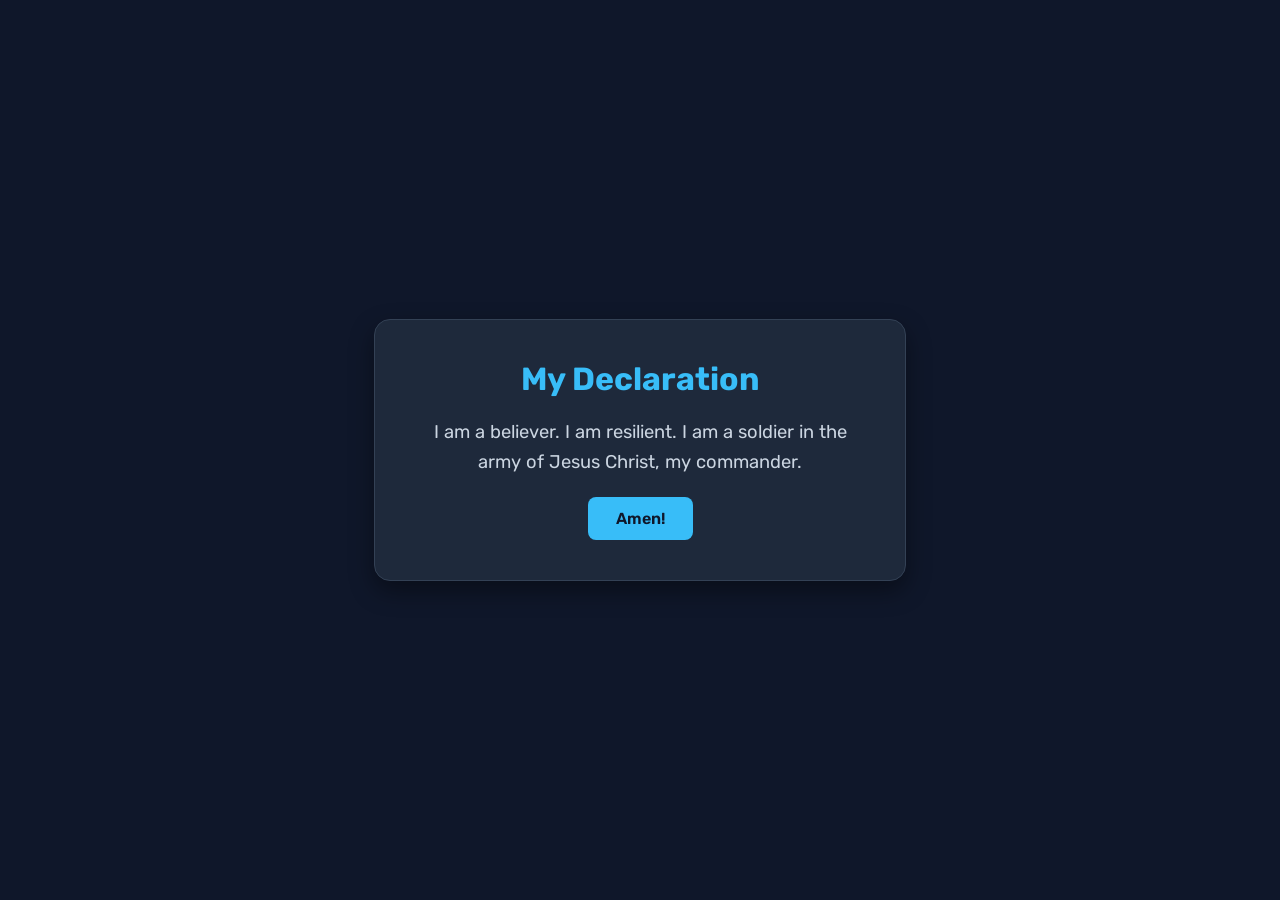
==== index.html @ 5d660f8f "linked external css and js files to html backbone" ====
<!DOCTYPE html>
<html lang="en">
<head>
    <meta charset="UTF-8">
    <meta name="viewport" content="width=device-width, initial-scale=1.0">
    <title>My Faith Card</title>

    <link rel="preconnect" href="https://fonts.googleapis.com">
    <link rel="preconnect" href="https://fonts.gstatic.com" crossorigin>
    <link href="https://fonts.googleapis.com/css2?family=Rubik:wght@400;500;700&display=swap" rel="stylesheet">

    <link rel="stylesheet" href="style.css">
</head>
<body>
    <div class="faith-card">
      <h1>My Declaration</h1>
      <p id="declaration-text">I am a believer. I am resilient. I am a soldier in the army of Jesus Christ, my commander.</p>
      <button class="amen-btn" id="action-btn">Amen!</button>
    </div>

    <script src="script.js"></script>
</body>
</html>
---- style.css ----
body {
    background-color: #0f172a;
    color: #f8fafc;
    font-family: 'Rubik', sans-serif;
    display: flex;
    justify-content: center;
    align-items: center;
    height: 100vh;
    margin: 0;
    }

.faith-card {
    background-color: #1e293b;
    padding: 40px;
    border-radius: 16px;
    box-shadow: 0 10px 25px rgba(0, 0, 0, 0.4);
    max-width: 450px;
    text-align: center;
    border: 1px solid #334155;

    display: flex;
    flex-direction: column;
    gap: 20px;
    align-items: center;
    }

h1 {
    color: #38bdf8;
    margin: 0;
    font-weight: 700;
    }

p {
    font-size: 1.15rem;
    line-height: 1.6;
    color: #cbd5e1;
    margin: 0;
    }

.amen-btn {
    background-color: #38bdf8;
    color: #0f172a;
    border: none;
    padding: 12px 28px;
    font-size: 1rem;
    font-weight: 600;
    border-radius: 8px;
    cursor: pointer;
    transition: background-color 0.2s ease;
    font-family: 'Rubik', sans-serif;
    }

.amen-btn:hover {
    background-color: #0ea5e9;
    }
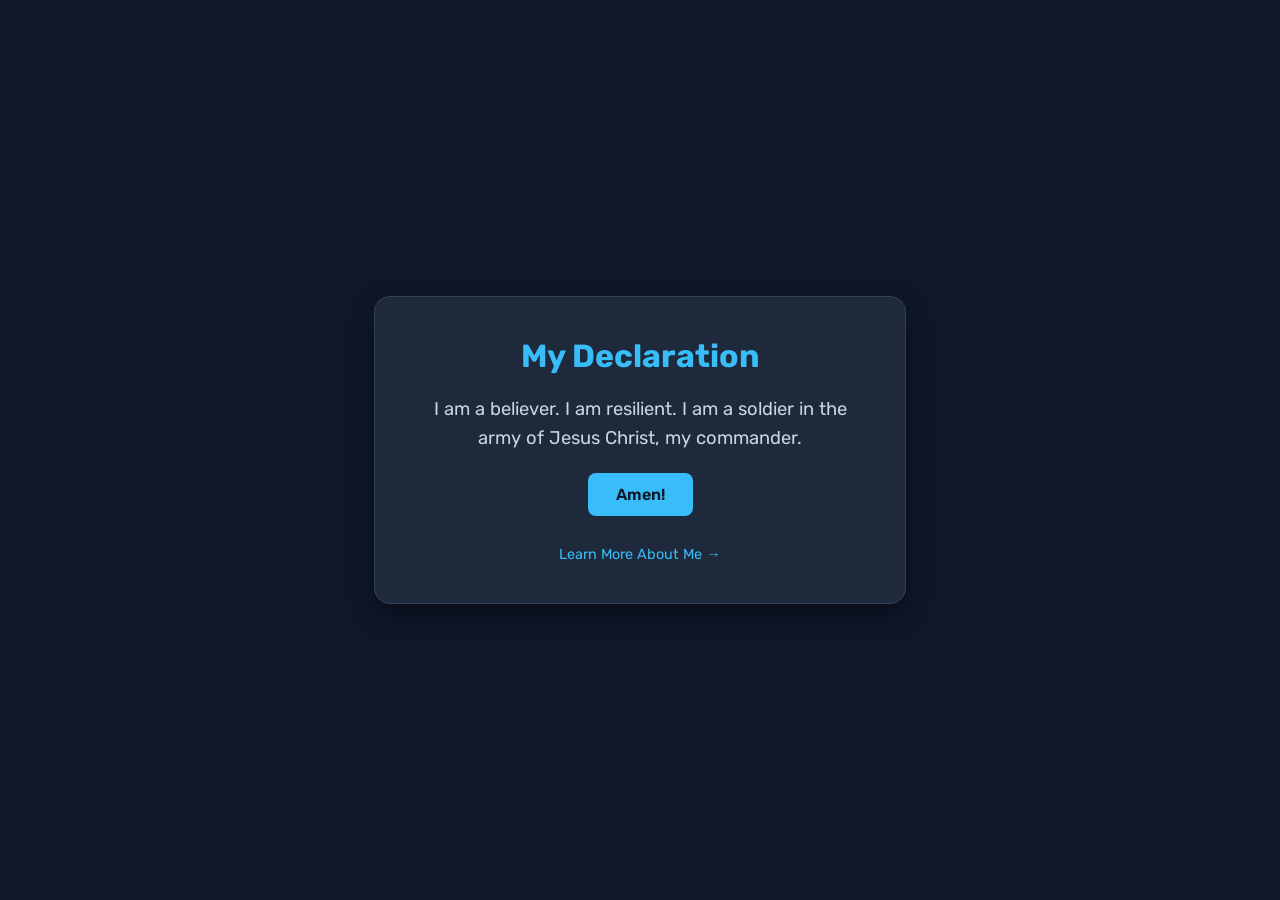
==== commit ad2f78a2: "Added multi-page architecture with index.html and about.html" ====
--- a/index.html
+++ b/index.html
@@ -16,6 +16,7 @@
       <h1>My Declaration</h1>
       <p id="declaration-text">I am a believer. I am resilient. I am a soldier in the army of Jesus Christ, my commander.</p>
       <button class="amen-btn" id="action-btn">Amen!</button>
+      <a href="about.html" style="color: #38bdf8; font-size: 0.9rem; margin-top: 10px; text-decoration: none;">Learn More About Me &rarr;</a>
     </div>
 
     <script src="script.js"></script>
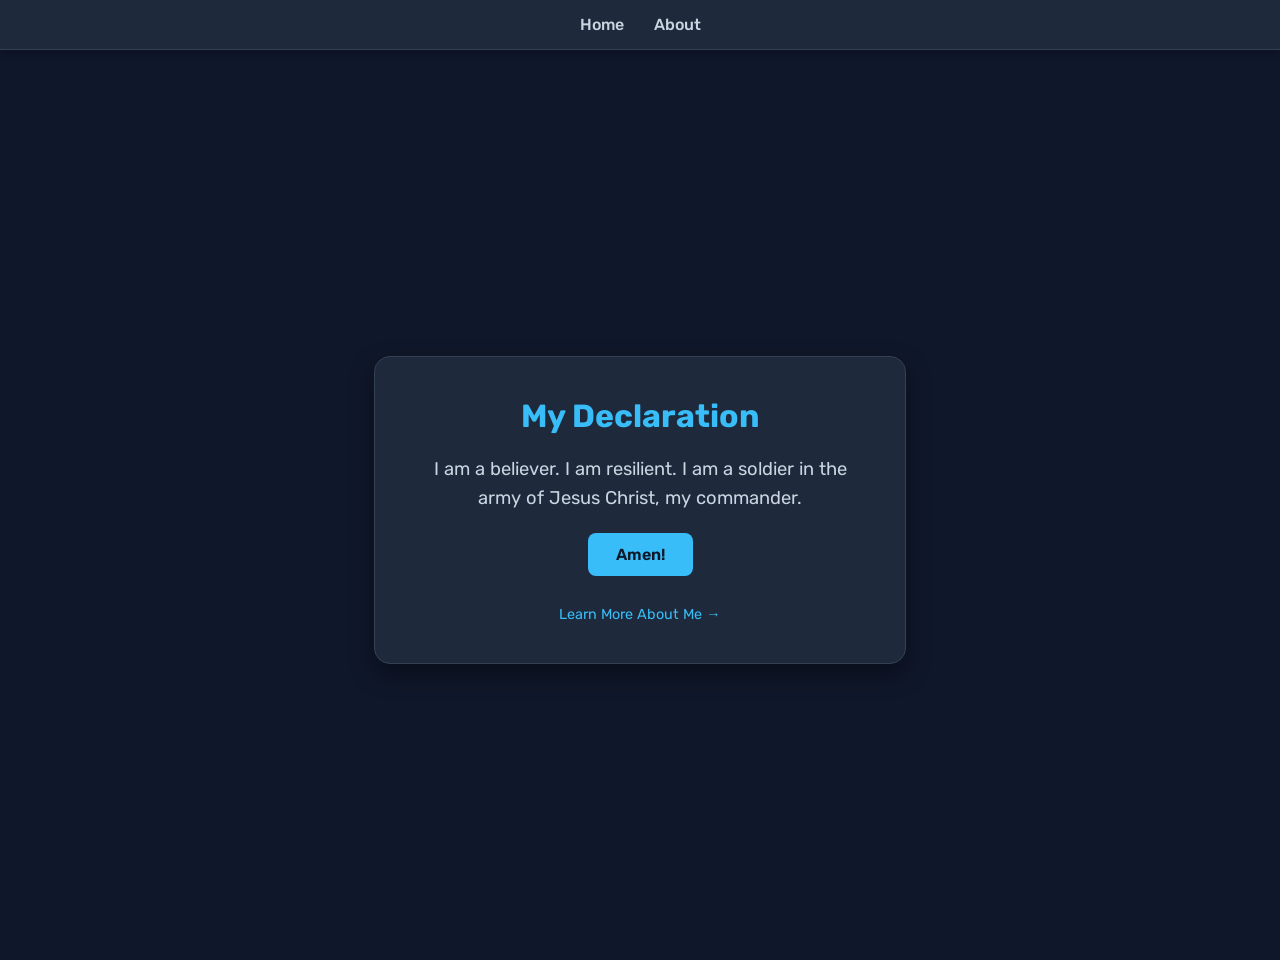
==== commit 52be1209: "Added and styled a nav bar" ====
--- a/index.html
+++ b/index.html
@@ -12,6 +12,11 @@
     <link rel="stylesheet" href="style.css">
 </head>
 <body>
+    <nav class="navbar">
+      <a href="index.html">Home</a>
+      <a href="about.html">About</a>
+    </nav>
+    
     <div class="faith-card">
       <h1>My Declaration</h1>
       <p id="declaration-text">I am a believer. I am resilient. I am a soldier in the army of Jesus Christ, my commander.</p>
--- a/style.css
+++ b/style.css
@@ -52,4 +52,36 @@
 
 .amen-btn:hover {
     background-color: #0ea5e9;
-    }+    }
+
+/* Global Navigation Bar Styling */
+.navbar {
+  position: fixed;
+  top: 0;
+  left: 0;
+  width: 100%;
+  background-color: #1e293b;
+  border-bottom: 1px solid #334155;
+  display: flex;
+  justify-content: center;
+  gap: 30px;
+  padding: 15px 0;
+  box-shadow: 0 4px 6px rgba(0, 0, 0, 0.2);
+  z-index: 1000;
+}
+
+.navbar a {
+  color: #cbd5e1;
+  text-decoration: none;
+  font-weight: 500;
+  transition: color 0.2s ease;
+}
+
+.navbar a:hover {
+  color: #38bdf8;
+}
+
+/* Add a little padding to the body so the fixed navbar doesn't overlap your card */
+body {
+  padding-top: 60px;
+}
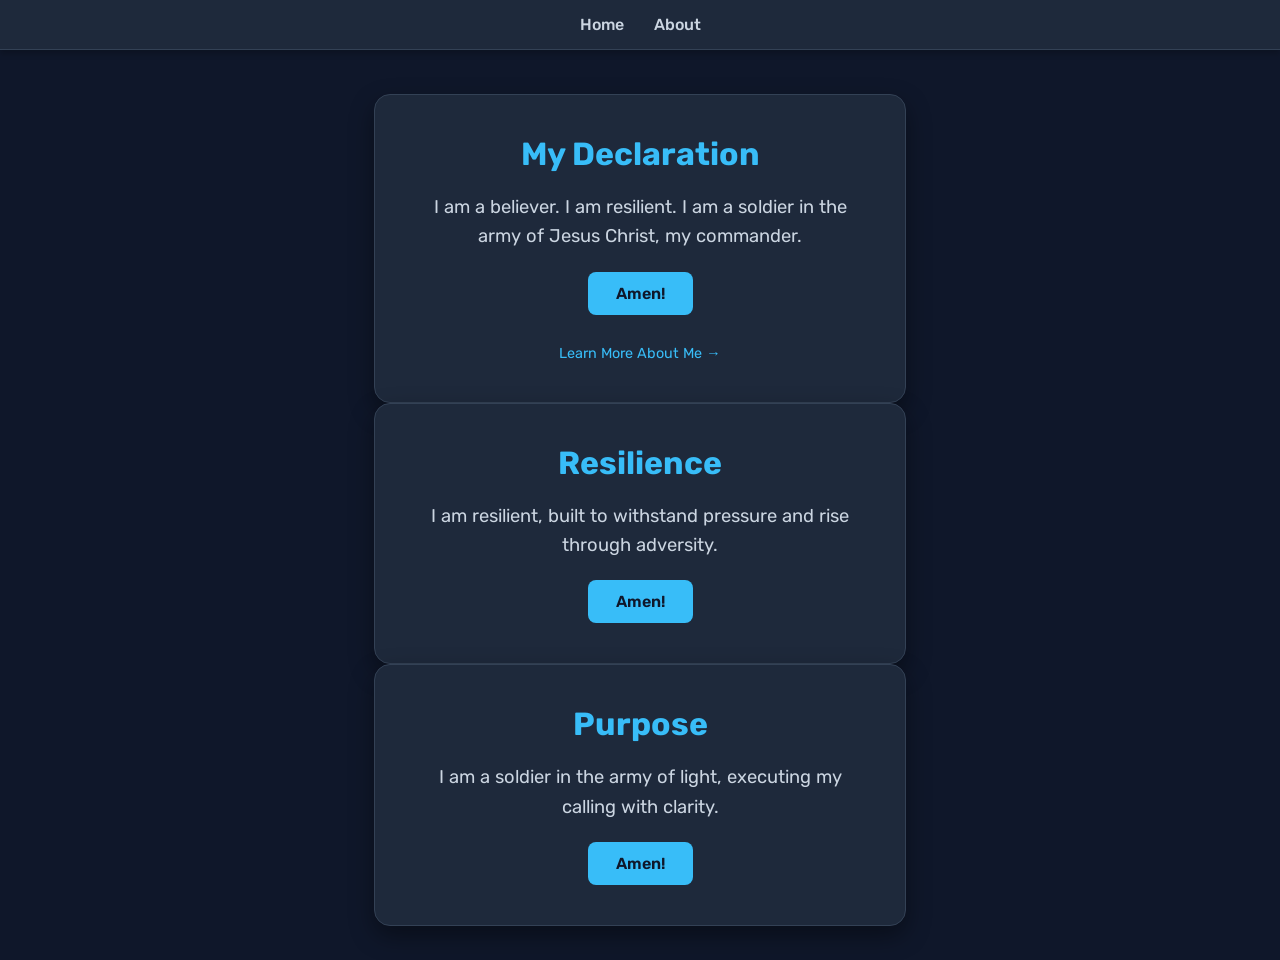
==== commit 3b5687bc: "created extra cards" ====
--- a/index.html
+++ b/index.html
@@ -17,12 +17,26 @@
       <a href="about.html">About</a>
     </nav>
     
-    <div class="faith-card">
-      <h1>My Declaration</h1>
-      <p id="declaration-text">I am a believer. I am resilient. I am a soldier in the army of Jesus Christ, my commander.</p>
-      <button class="amen-btn" id="action-btn">Amen!</button>
-      <a href="about.html" style="color: #38bdf8; font-size: 0.9rem; margin-top: 10px; text-decoration: none;">Learn More About Me &rarr;</a>
-    </div>
+    <main class="card-container">
+        <div class="faith-card">
+            <h1>My Declaration</h1>
+            <p id="declaration-text">I am a believer. I am resilient. I am a soldier in the army of Jesus Christ, my commander.</p>
+            <button class="amen-btn" id="action-btn">Amen!</button>
+            <a href="about.html" style="color: #38bdf8; font-size: 0.9rem; margin-top: 10px; text-decoration: none;">Learn More About Me &rarr;</a>
+        </div>
+
+        <div class="faith-card">
+            <h1>Resilience</h1>
+            <p>I am resilient, built to withstand pressure and rise through adversity.</p>
+            <button class="amen-btn" id="action-btn-2">Amen!</button>
+        </div>
+
+        <div class="faith-card">
+            <h1>Purpose</h1>
+            <p>I am a soldier in the army of light, executing my calling with clarity.</p>
+            <button class="amen-btn" id="action-btn-3">Amen!</button>
+        </div>
+    </main>
 
     <script src="script.js"></script>
 </body>
--- a/style.css
+++ b/style.css
@@ -84,4 +84,19 @@
 /* Add a little padding to the body so the fixed navbar doesn't overlap your card */
 body {
   padding-top: 60px;
+}
+
+@media (max-width: 600px) {
+  .faith-card {
+    max-width: 85%; /* Take up most of the phone screen width */
+    padding: 20px;   /* Reduce padding so text breathes better on small screens */
+  }
+
+  h1 {
+    font-size: 1.5rem; /* Slightly smaller header for mobile */
+  }
+
+  p {
+    font-size: 1rem;   /* Slightly smaller body text for mobile */
+  }
 }
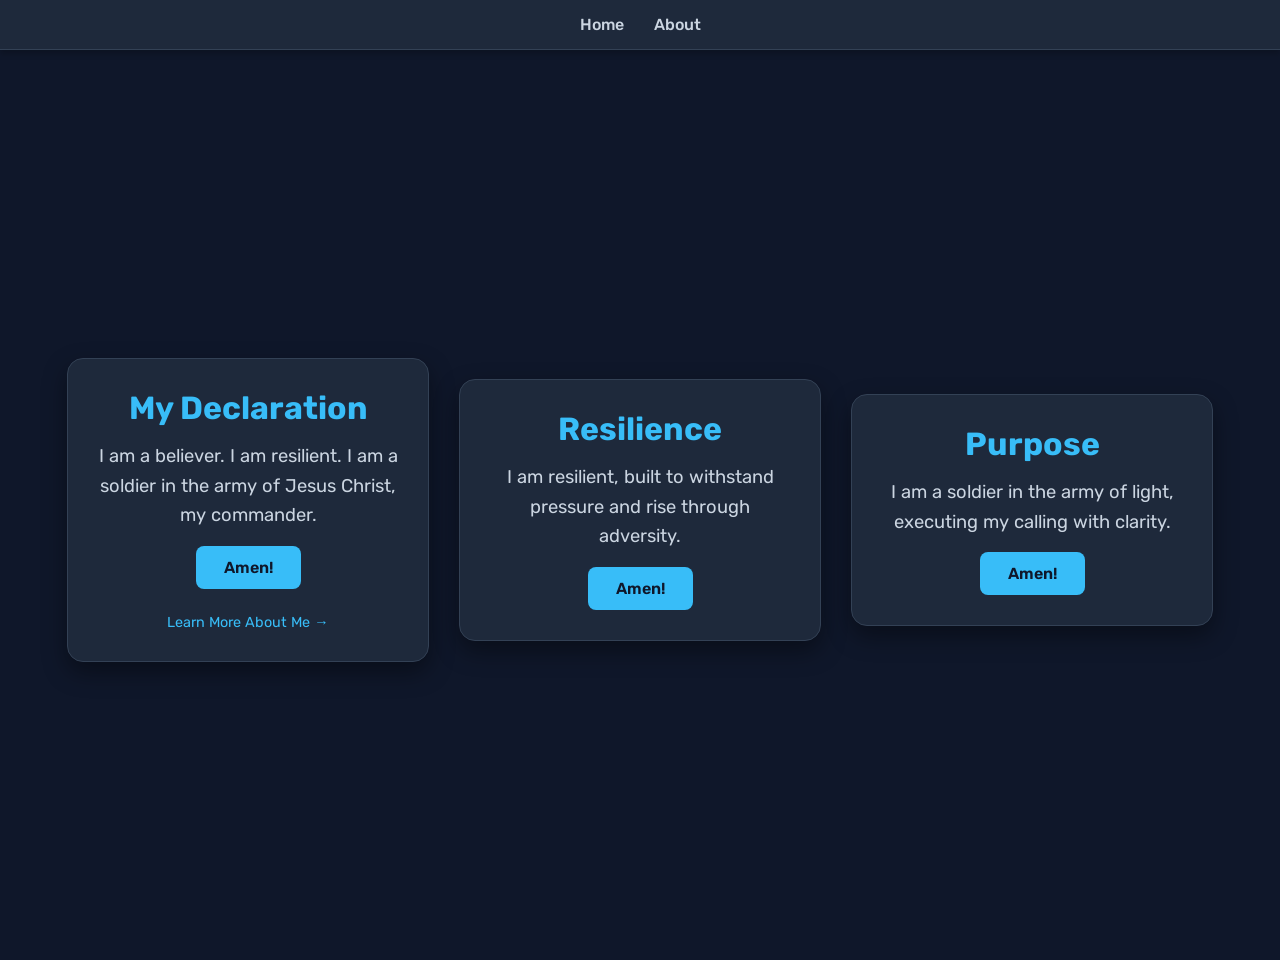
==== commit 03b25ec5: "Successfully fixed and deployed multi-card layout and JS event listeners" ====
--- a/index.html
+++ b/index.html
@@ -21,7 +21,7 @@
         <div class="faith-card">
             <h1>My Declaration</h1>
             <p id="declaration-text">I am a believer. I am resilient. I am a soldier in the army of Jesus Christ, my commander.</p>
-            <button class="amen-btn" id="action-btn">Amen!</button>
+            <button class="amen-btn" id="action-btn-1">Amen!</button>
             <a href="about.html" style="color: #38bdf8; font-size: 0.9rem; margin-top: 10px; text-decoration: none;">Learn More About Me &rarr;</a>
         </div>
 
--- a/style.css
+++ b/style.css
@@ -86,6 +86,33 @@
   padding-top: 60px;
 }
 
+.card-container {
+  display: flex;
+  justify-content: center;
+  align-items: center;
+  gap: 30px;
+  flex-wrap: wrap; /* Crucial: Allows cards to drop to the next row if screen is too narrow */
+  padding: 40px 20px;
+  max-width: 1200px;
+  margin: 0 auto;
+}
+
+/* Ensure individual cards look uniform in a multi-card grid */
+.faith-card {
+  background-color: #1e293b;
+  padding: 30px;
+  border-radius: 16px;
+  box-shadow: 0 10px 25px rgba(0, 0, 0, 0.4);
+  width: 300px; /* Fixed standard width for grid consistency */
+  text-align: center;
+  border: 1px solid #334155;
+
+  display: flex;
+  flex-direction: column;
+  gap: 15px;
+  align-items: center;
+}
+
 @media (max-width: 600px) {
   .faith-card {
     max-width: 85%; /* Take up most of the phone screen width */
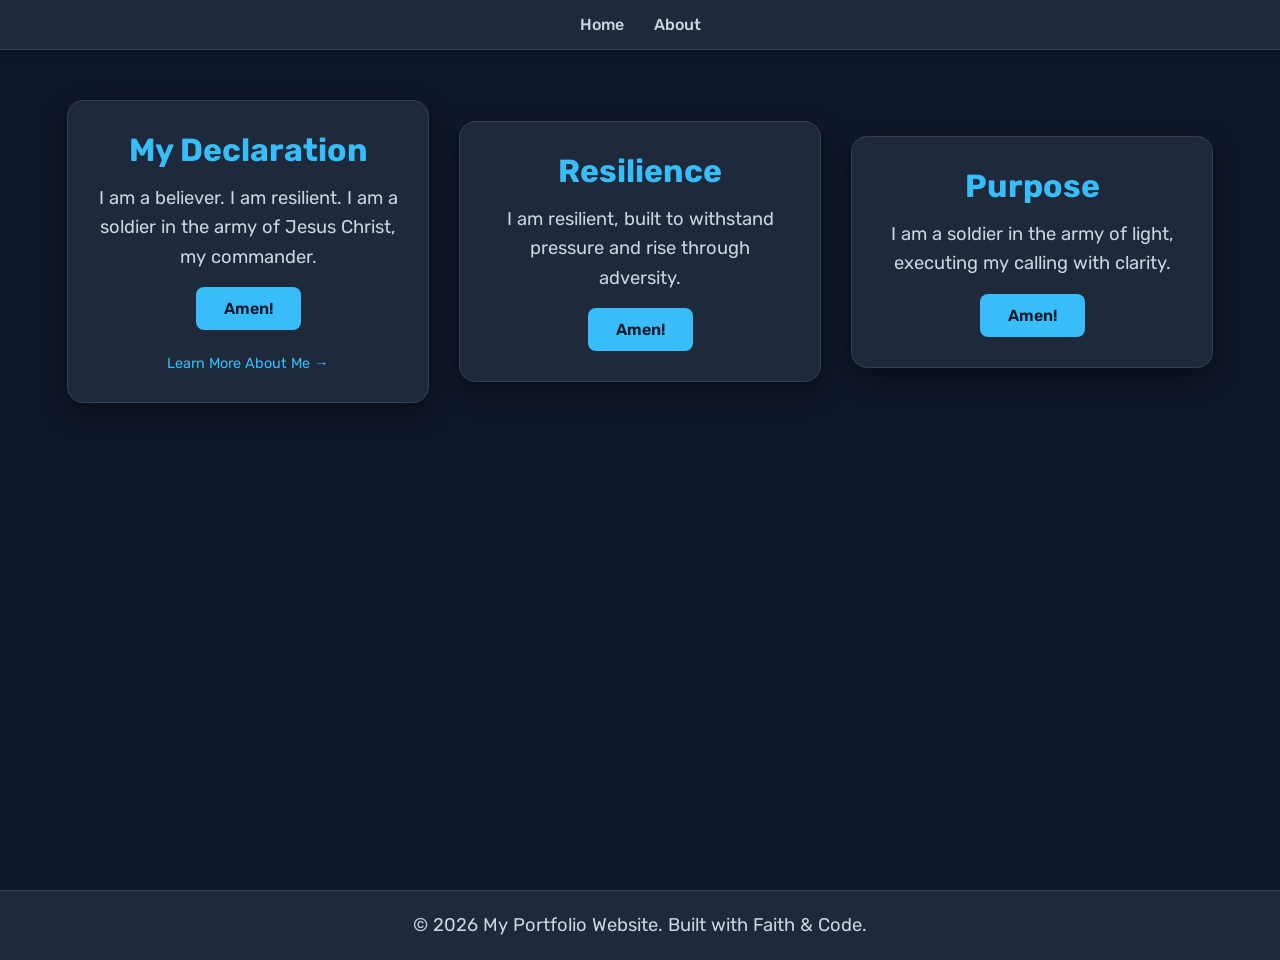
==== commit 562de446: "Added global footer, CSS root variables, and fixed about.html layout" ====
--- a/index.html
+++ b/index.html
@@ -38,6 +38,10 @@
         </div>
     </main>
 
+    <footer class="site-footer">
+      <p>&copy; 2026 My Portfolio Website. Built with Faith & Code.</p>
+    </footer>
+
     <script src="script.js"></script>
 </body>
 </html>
--- a/style.css
+++ b/style.css
@@ -1,28 +1,37 @@
+:root {
+  --bg-color: #0f172a;
+  --card-bg: #1e293b;
+  --text-main: #f8fafc;
+  --text-muted: #cbd5e1;
+  --accent-color: #38bdf8;
+  --accent-hover: #0ea5e9;
+  --border-color: #334155;
+}
+
 body {
-    background-color: #0f172a;
-    color: #f8fafc;
-    font-family: 'Rubik', sans-serif;
-    display: flex;
-    justify-content: center;
-    align-items: center;
-    height: 100vh;
-    margin: 0;
-    }
+  background-color: var(--bg-color);
+  color: var(--text-main);
+  font-family: 'Rubik', sans-serif;
+  display: flex;
+  flex-direction: column;
+  min-height: 100vh;
+  margin: 0;
+  padding-top: 60px;
+}
 
 .faith-card {
-    background-color: #1e293b;
-    padding: 40px;
-    border-radius: 16px;
-    box-shadow: 0 10px 25px rgba(0, 0, 0, 0.4);
-    max-width: 450px;
-    text-align: center;
-    border: 1px solid #334155;
-
-    display: flex;
-    flex-direction: column;
-    gap: 20px;
-    align-items: center;
-    }
+  background-color: var(--card-bg);
+  padding: 30px;
+  border-radius: 16px;
+  box-shadow: 0 10px 25px rgba(0, 0, 0, 0.4);
+  width: 300px;
+  text-align: center;
+  border: 1px solid var(--border-color);
+  display: flex;
+  flex-direction: column;
+  gap: 15px;
+  align-items: center;
+}
 
 h1 {
     color: #38bdf8;
@@ -51,10 +60,10 @@
     }
 
 .amen-btn:hover {
-    background-color: #0ea5e9;
-    }
+  background-color: #0ea5e9;
+  }
 
-/* Global Navigation Bar Styling */
+
 .navbar {
   position: fixed;
   top: 0;
@@ -81,7 +90,7 @@
   color: #38bdf8;
 }
 
-/* Add a little padding to the body so the fixed navbar doesn't overlap your card */
+
 body {
   padding-top: 60px;
 }
@@ -91,19 +100,19 @@
   justify-content: center;
   align-items: center;
   gap: 30px;
-  flex-wrap: wrap; /* Crucial: Allows cards to drop to the next row if screen is too narrow */
+  flex-wrap: wrap; 
   padding: 40px 20px;
   max-width: 1200px;
   margin: 0 auto;
 }
 
-/* Ensure individual cards look uniform in a multi-card grid */
+
 .faith-card {
   background-color: #1e293b;
   padding: 30px;
   border-radius: 16px;
   box-shadow: 0 10px 25px rgba(0, 0, 0, 0.4);
-  width: 300px; /* Fixed standard width for grid consistency */
+  width: 300px; 
   text-align: center;
   border: 1px solid #334155;
 
@@ -113,17 +122,27 @@
   align-items: center;
 }
 
+.site-footer {
+  text-align: center;
+  padding: 20px;
+  background-color: var(--card-bg);
+  border-top: 1px solid var(--border-color);
+  color: var(--text-muted);
+  font-size: 0.9rem;
+  margin-top: auto;
+}
+
 @media (max-width: 600px) {
   .faith-card {
-    max-width: 85%; /* Take up most of the phone screen width */
-    padding: 20px;   /* Reduce padding so text breathes better on small screens */
+    max-width: 85%;
+    padding: 20px; 
   }
 
   h1 {
-    font-size: 1.5rem; /* Slightly smaller header for mobile */
+    font-size: 1.5rem;
   }
 
   p {
-    font-size: 1rem;   /* Slightly smaller body text for mobile */
+    font-size: 1rem;
   }
 }
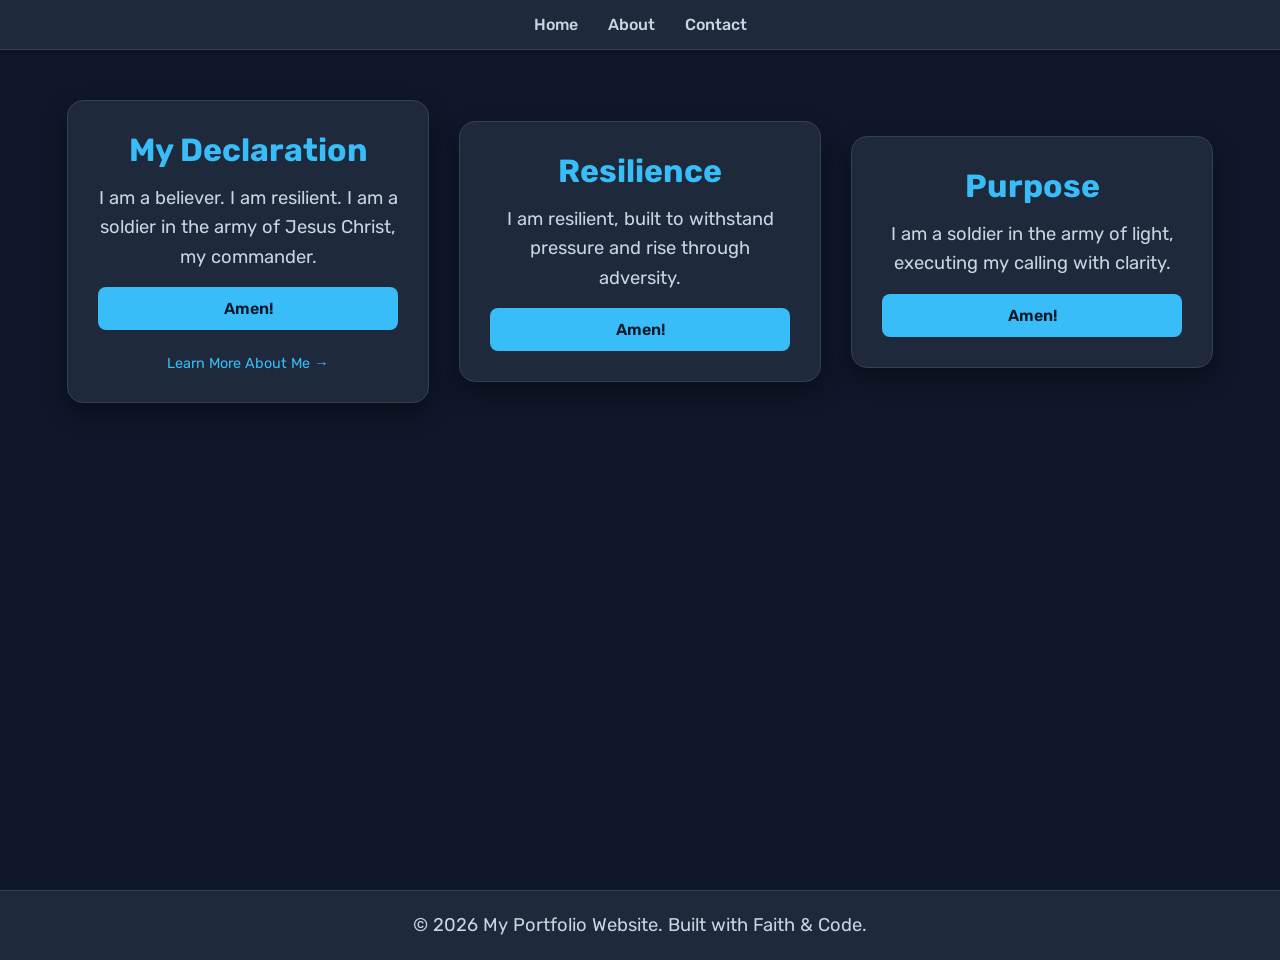
==== commit 5f86fe60: "Added Contact page and global navigation link" ====
--- a/index.html
+++ b/index.html
@@ -15,6 +15,7 @@
     <nav class="navbar">
       <a href="index.html">Home</a>
       <a href="about.html">About</a>
+      <a href="contact.html">Contact</a>
     </nav>
     
     <main class="card-container">
--- a/style.css
+++ b/style.css
@@ -132,6 +132,35 @@
   margin-top: auto;
 }
 
+#contact-form {
+  width: 100%;
+  display: flex;
+  flex-direction: column;
+  gap: 12px;
+  margin-top: 10px;
+}
+
+.contact-form-input,
+.contact-form-textarea {
+  padding: 12px;
+  border-radius: 8px;
+  border: 1px solid var(--border-color);
+  background-color: var(--bg-color);
+  color: var(--text-main);
+  font-family: 'Rubik', sans-serif;
+  width: 100%;
+  box-sizing: border-box;
+}
+
+.contact-form-textarea {
+  resize: none; 
+}
+
+.amen-btn {
+  width: 100%;
+  cursor: pointer;
+}
+
 @media (max-width: 600px) {
   .faith-card {
     max-width: 85%;
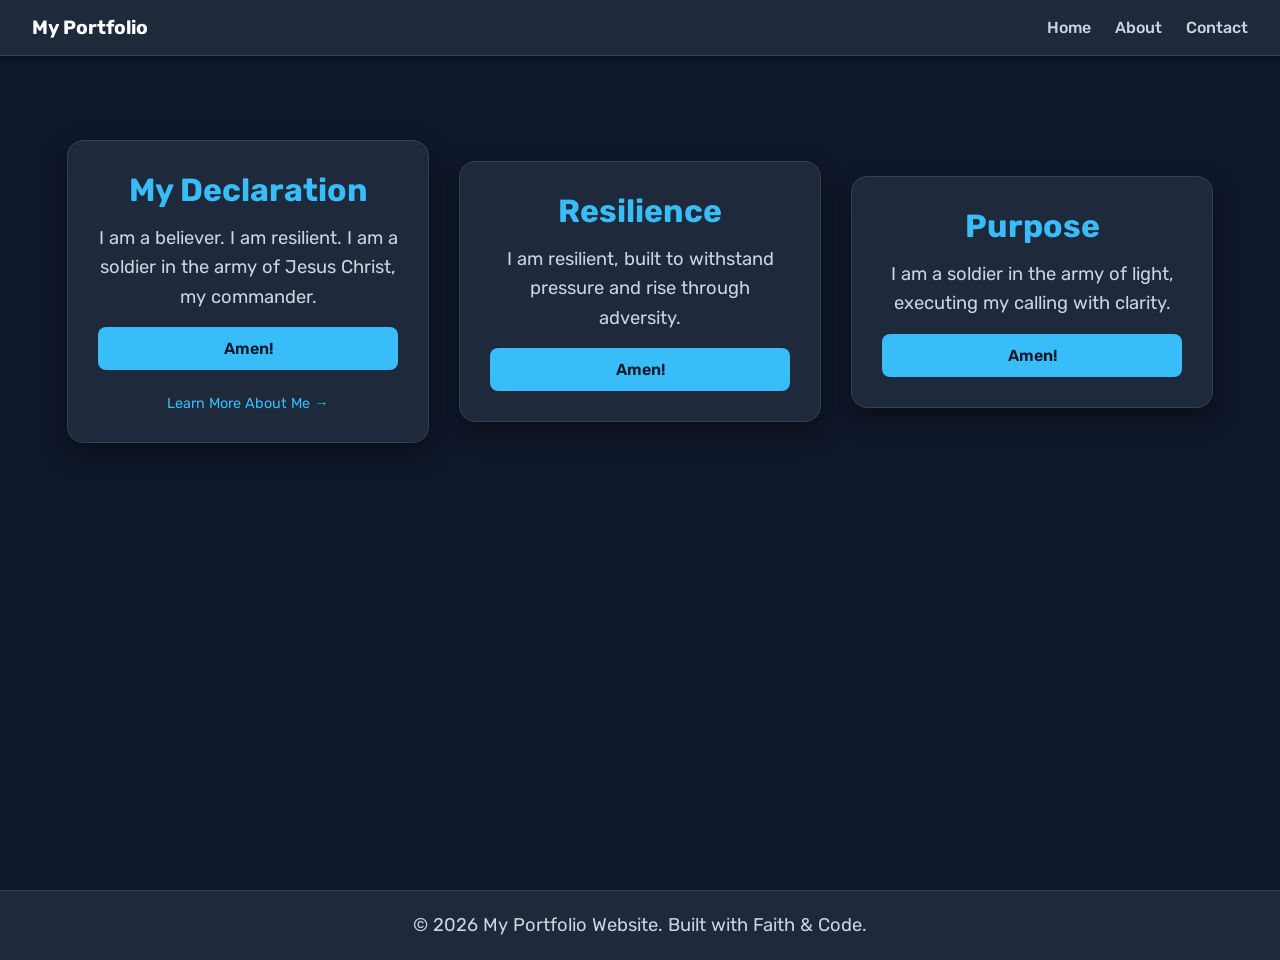
==== commit d7fa3291: "added hamburger menu for mobile" ====
--- a/index.html
+++ b/index.html
@@ -13,9 +13,18 @@
 </head>
 <body>
     <nav class="navbar">
-      <a href="index.html">Home</a>
-      <a href="about.html">About</a>
-      <a href="contact.html">Contact</a>
+        <div class="nav-brand">My Portfolio</div>
+        <button class="hamburger" id="hamburger-btn" aria-label="Toggle navigation menu">
+            <span class="bar"></span>
+            <span class="bar"></span>
+            <span class="bar"></span>
+        </button>
+
+        <ul class="nav-links" id="nav-links">
+            <li><a href="index.html">Home</a></li>
+            <li><a href="about.html">About</a></li>
+            <li><a href="contact.html">Contact</a></li>
+        </ul>
     </nav>
     
     <main class="card-container">
--- a/style.css
+++ b/style.css
@@ -104,6 +104,7 @@
   padding: 40px 20px;
   max-width: 1200px;
   margin: 0 auto;
+  padding-top: 5rem
 }
 
 
@@ -161,6 +162,66 @@
   cursor: pointer;
 }
 
+.navbar {
+  display: flex;
+  justify-content: space-between;
+  align-items: center;
+  padding: 1rem 2rem;
+  background-color: var(--card-bg, #1e293b); /* Matches your existing theme */
+  position: relative;
+}
+
+.nav-brand {
+  font-weight: bold;
+  font-size: 1.2rem;
+  color: #fff;
+}
+
+.nav-links {
+  list-style: none;
+  display: flex;
+  gap: 1.5rem;
+  margin: 0;
+  padding: 0;
+}
+
+.nav-links a:hover {
+  color: #38bdf8;
+}
+
+.hamburger {
+  display: none;
+  background: none;
+  border: none;
+  cursor: pointer;
+  padding: 0.5rem;
+}
+
+.hamburger .bar {
+  display: block;
+  width: 25px;
+  height: 3px;
+  margin: 5px auto;
+  background-color: #ffffff;
+  transition: all 0.3s ease-in-out;
+}
+
+.navbar {
+  display: flex;
+  justify-content: space-between;
+  align-items: center;
+  padding: 1rem 2rem;
+  background-color: var(--card-bg, #1e293b);
+  
+  /* Make it fixed at the top */
+  position: fixed;
+  top: 0;
+  left: 0;
+  width: 100%;
+  box-sizing: border-box; /* Ensures padding doesn't push it wider than the screen */
+  z-index: 1000; /* Keeps it layered safely above all other content */
+}
+
 @media (max-width: 600px) {
   .faith-card {
     max-width: 85%;
@@ -174,4 +235,25 @@
   p {
     font-size: 1rem;
   }
+
+  .hamburger {
+    display: block;
+  }
+
+  .nav-links {
+    display: none; /* Hidden initially */
+    flex-direction: column;
+    position: absolute;
+    top: 100%;
+    left: 0;
+    width: 100%;
+    background-color: var(--card-bg, #1e293b);
+    padding: 1.5rem;
+    box-shadow: 0 10px 15px rgba(0, 0, 0, 0.2);
+    text-align: center;
+  }
+
+  .nav-links.active {
+    display: flex;
+  }
 }
